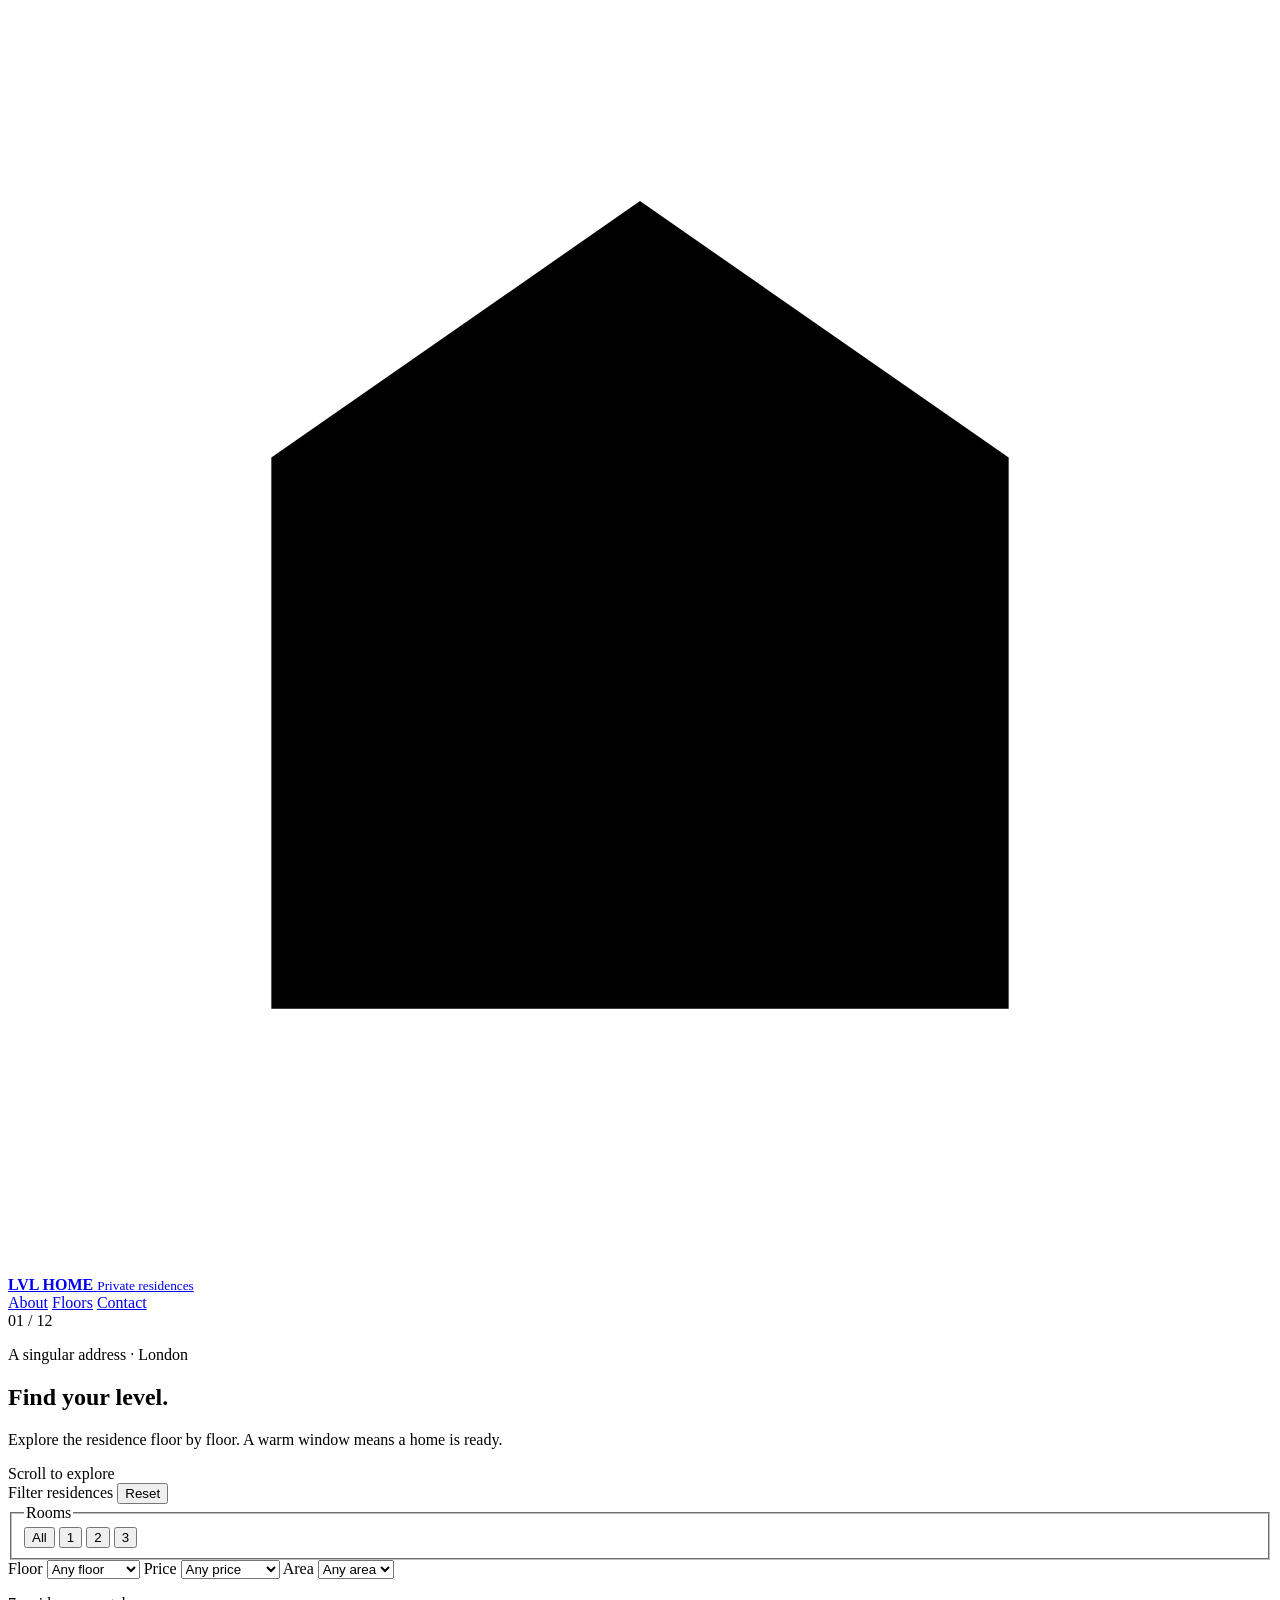
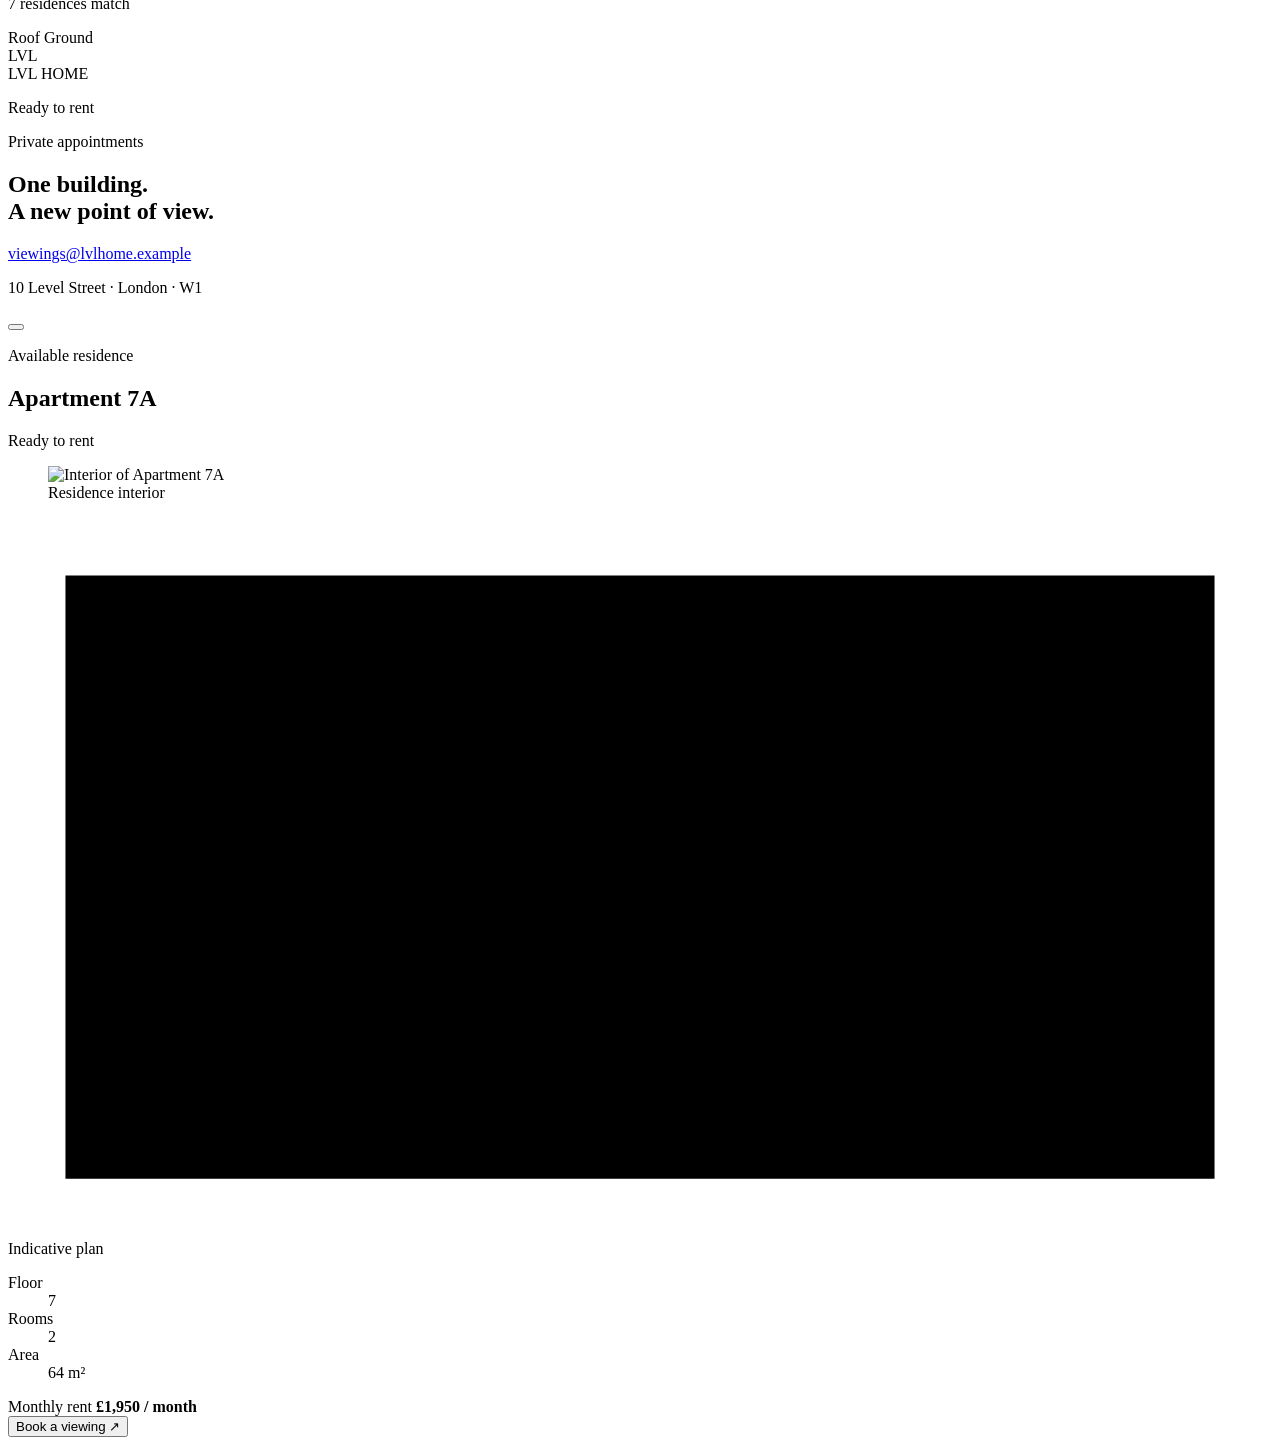
==== index.html @ 579c72f9 "Initialize LVL HOME site" ====
<!doctype html>
<html lang="en">
  <head>
    <meta charset="UTF-8" />
    <meta name="viewport" content="width=device-width, initial-scale=1.0" />
    <meta name="theme-color" content="#050a12" />
    <meta
      name="description"
      content="LVL HOME — select a residence through an interactive night-time facade."
    />
    <title>LVL HOME — Apartments by floor</title>
    <link rel="stylesheet" href="styles.css" />
    <script src="script.js" defer></script>
  </head>
  <body>
    <div class="ambient" aria-hidden="true">
      <span class="orb orb--one"></span>
      <span class="orb orb--two"></span>
    </div>

    <header class="site-header">
      <a class="brand" href="#about" aria-label="LVL HOME — back to top">
        <svg class="brand__mark" viewBox="0 0 36 36" aria-hidden="true">
          <path d="M7.5 28.5V12.8L18 5.5l10.5 7.3v15.7M12.5 28.5V15.4h11v13.1M7.5 28.5h21" />
          <path d="M16 19h4M16 23h4" />
        </svg>
        <span class="brand__copy">
          <strong>LVL HOME</strong>
          <small>Private residences</small>
        </span>
      </a>

      <nav aria-label="Main navigation">
        <a href="about.html">About</a>
        <a href="#floors">Floors</a>
        <a href="contact.html">Contact</a>
      </nav>
    </header>

    <main>
      <section class="intro" id="about" aria-labelledby="intro-title">
        <div class="intro__index">01 / 12</div>
        <div class="intro__copy">
          <p class="eyebrow">A singular address · London</p>
          <h1 id="intro-title">Find your level.</h1>
          <p>Explore the residence floor by floor. A warm window means a home is ready.</p>
        </div>
        <div class="scroll-cue" aria-hidden="true">
          <span>Scroll to explore</span>
          <i></i>
        </div>
      </section>

      <section class="building-stage" id="floors" aria-label="Interactive apartment facade">
        <aside class="filters" aria-label="Apartment filters">
          <div class="filters__heading">
            <span>Filter residences</span>
            <button class="filter-reset" type="button">Reset</button>
          </div>

          <fieldset class="filter-group">
            <legend>Rooms</legend>
            <div class="segmented" data-filter="rooms">
              <button type="button" class="is-active" data-value="all">All</button>
              <button type="button" data-value="1">1</button>
              <button type="button" data-value="2">2</button>
              <button type="button" data-value="3">3</button>
            </div>
          </fieldset>

          <label class="select-field">
            <span>Floor</span>
            <select id="floor-filter">
              <option value="all">Any floor</option>
              <option value="low">Floors 1–4</option>
              <option value="mid">Floors 5–8</option>
              <option value="high">Floors 9–12</option>
            </select>
          </label>

          <label class="select-field">
            <span>Price</span>
            <select id="price-filter">
              <option value="all">Any price</option>
              <option value="1600">Up to £1,600</option>
              <option value="2200">Up to £2,200</option>
              <option value="3000">Up to £3,000</option>
            </select>
          </label>

          <label class="select-field">
            <span>Area</span>
            <select id="area-filter">
              <option value="all">Any area</option>
              <option value="50">50+ m²</option>
              <option value="70">70+ m²</option>
              <option value="85">85+ m²</option>
            </select>
          </label>

          <p class="filter-result"><span id="result-count">7</span> residences match</p>
        </aside>

        <div class="floor-ruler" aria-hidden="true">
          <span>Roof</span>
          <i></i>
          <span>Ground</span>
        </div>

        <div class="building-wrap">
          <div class="building" id="building">
            <div class="building__crown">
              <span>LVL</span>
              <div class="crown-light"></div>
            </div>
            <div class="building__floors" id="building-floors"></div>
            <div class="building__entrance">
              <div class="entrance__door"><span>LVL HOME</span></div>
              <div class="entrance__light entrance__light--left"></div>
              <div class="entrance__light entrance__light--right"></div>
            </div>
          </div>
        </div>

        <div class="street-scene" aria-hidden="true">
          <div class="street-tree street-tree--left">
            <span class="tree__trunk"></span>
            <span class="tree__crown tree__crown--one"></span>
            <span class="tree__crown tree__crown--two"></span>
            <span class="tree__crown tree__crown--three"></span>
          </div>
          <div class="street-tree street-tree--right">
            <span class="tree__trunk"></span>
            <span class="tree__crown tree__crown--one"></span>
            <span class="tree__crown tree__crown--two"></span>
            <span class="tree__crown tree__crown--three"></span>
          </div>
          <div class="street-lamp street-lamp--left"><span></span></div>
          <div class="street-lamp street-lamp--right"><span></span></div>
          <div class="street-road"></div>
          <div class="street-actors" id="street-actors"></div>
        </div>

        <p class="availability-key"><i></i> Ready to rent</p>
      </section>

      <section class="closing" id="contact">
        <p class="eyebrow">Private appointments</p>
        <h2>One building.<br />A new point of view.</h2>
        <a href="mailto:viewings@lvlhome.example">viewings@lvlhome.example</a>
        <p class="closing__meta">10 Level Street · London · W1</p>
      </section>
    </main>

    <div class="panel-backdrop" id="panel-backdrop" aria-hidden="true"></div>
    <aside class="apartment-panel" id="apartment-panel" aria-hidden="true" aria-labelledby="panel-title">
      <button class="panel-close" type="button" aria-label="Close apartment details">
        <span></span><span></span>
      </button>

      <p class="panel-kicker">Available residence</p>
      <div class="panel-heading">
        <h2 id="panel-title">Apartment 7A</h2>
        <span class="status">Ready to rent</span>
      </div>

      <figure class="apartment-photo">
        <img
          id="apartment-image"
          src="assets/apartments/apartment-7a.png"
          alt="Interior of Apartment 7A"
        />
        <figcaption>Residence interior</figcaption>
      </figure>

      <div class="floorplan" aria-label="Schematic floor plan placeholder">
        <svg viewBox="0 0 440 250" role="img" aria-label="Abstract apartment floor plan">
          <path d="M20 20h400v210H20zM20 118h164M184 20v210M290 20v98M184 118h236M290 118v112M350 118v112" />
          <path d="M91 118v-26M184 171h-27M290 74h-24M350 168h-22" />
          <circle cx="346" cy="72" r="24" />
          <rect x="48" y="45" width="78" height="38" rx="2" />
          <rect x="220" y="147" width="45" height="56" rx="2" />
        </svg>
        <span>Indicative plan</span>
      </div>

      <dl class="apartment-facts">
        <div><dt>Floor</dt><dd data-field="floor">7</dd></div>
        <div><dt>Rooms</dt><dd data-field="rooms">2</dd></div>
        <div><dt>Area</dt><dd><span data-field="area">64</span> m²</dd></div>
      </dl>

      <div class="panel-price">
        <span>Monthly rent</span>
        <strong data-field="price">£1,950 / month</strong>
      </div>

      <button class="book-button" type="button">Book a viewing <span>↗</span></button>
      <p class="booking-note" role="status" aria-live="polite"></p>
    </aside>
  </body>
</html>
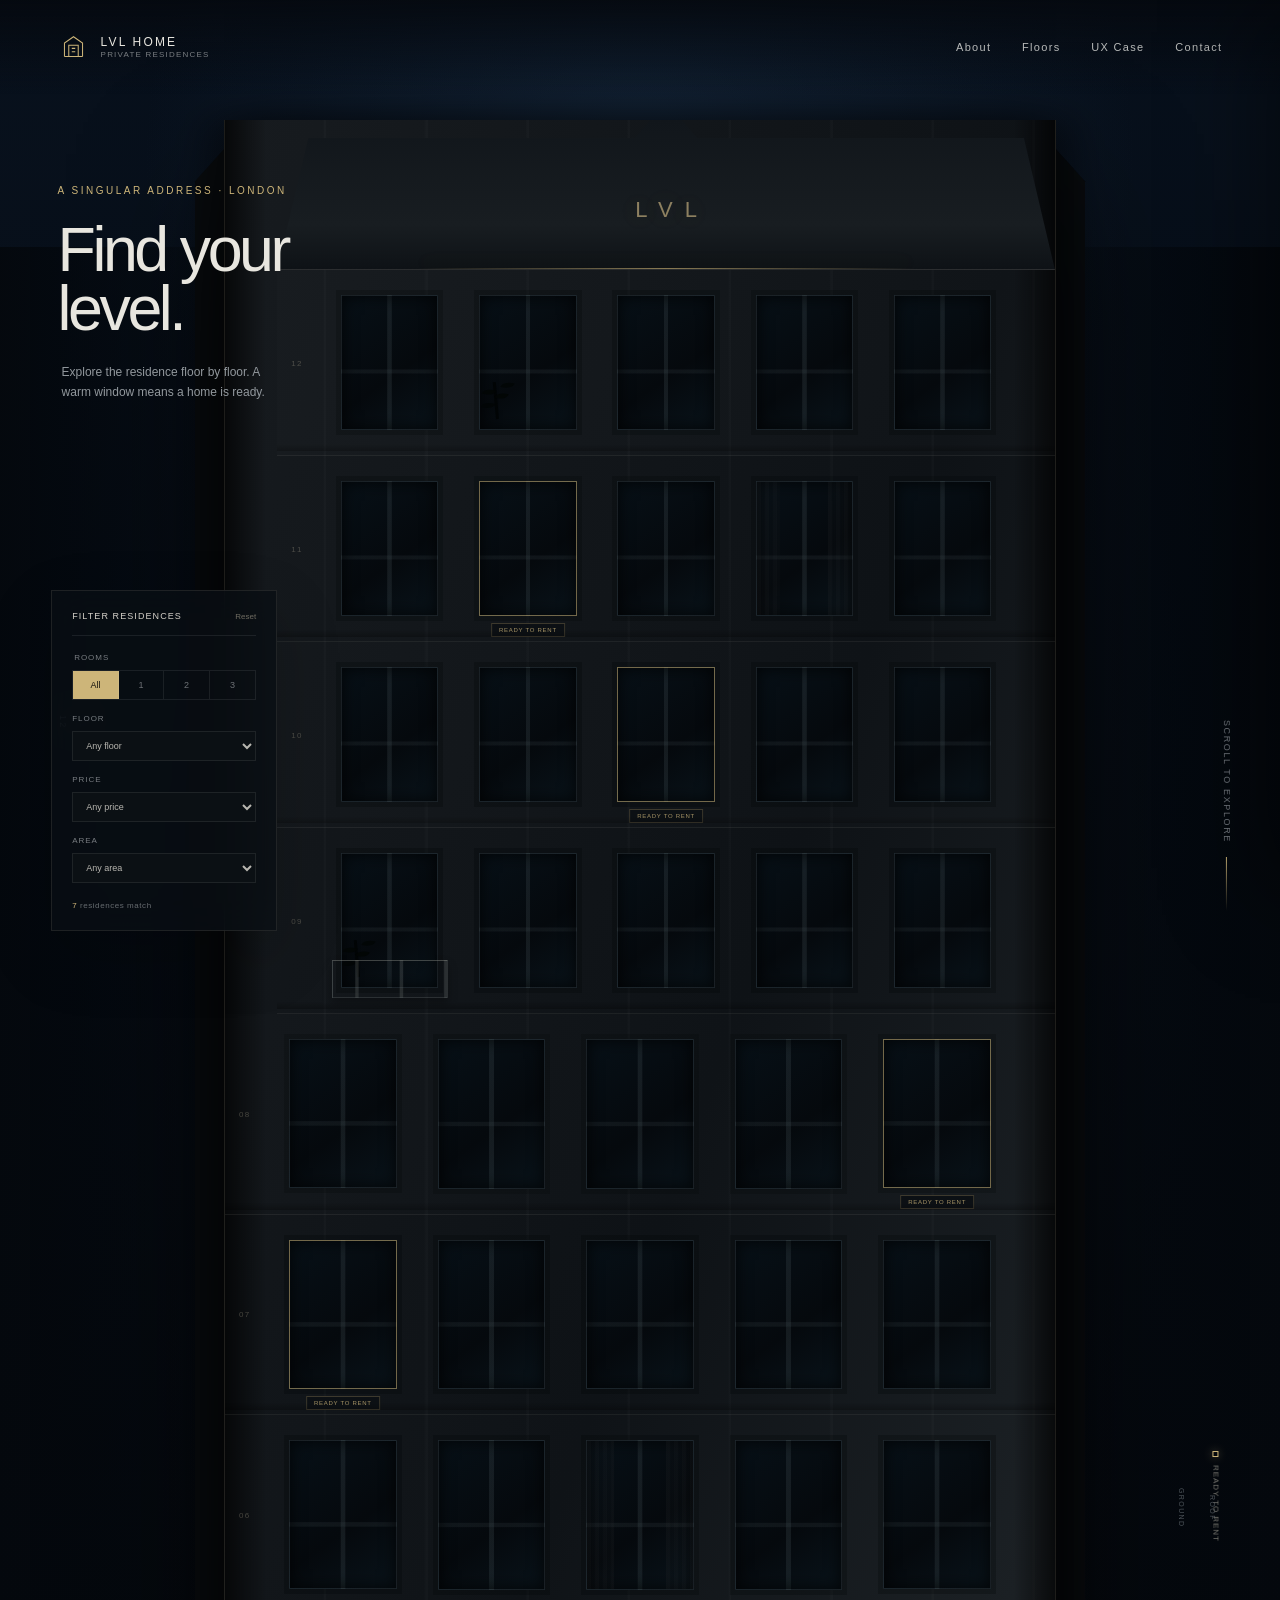
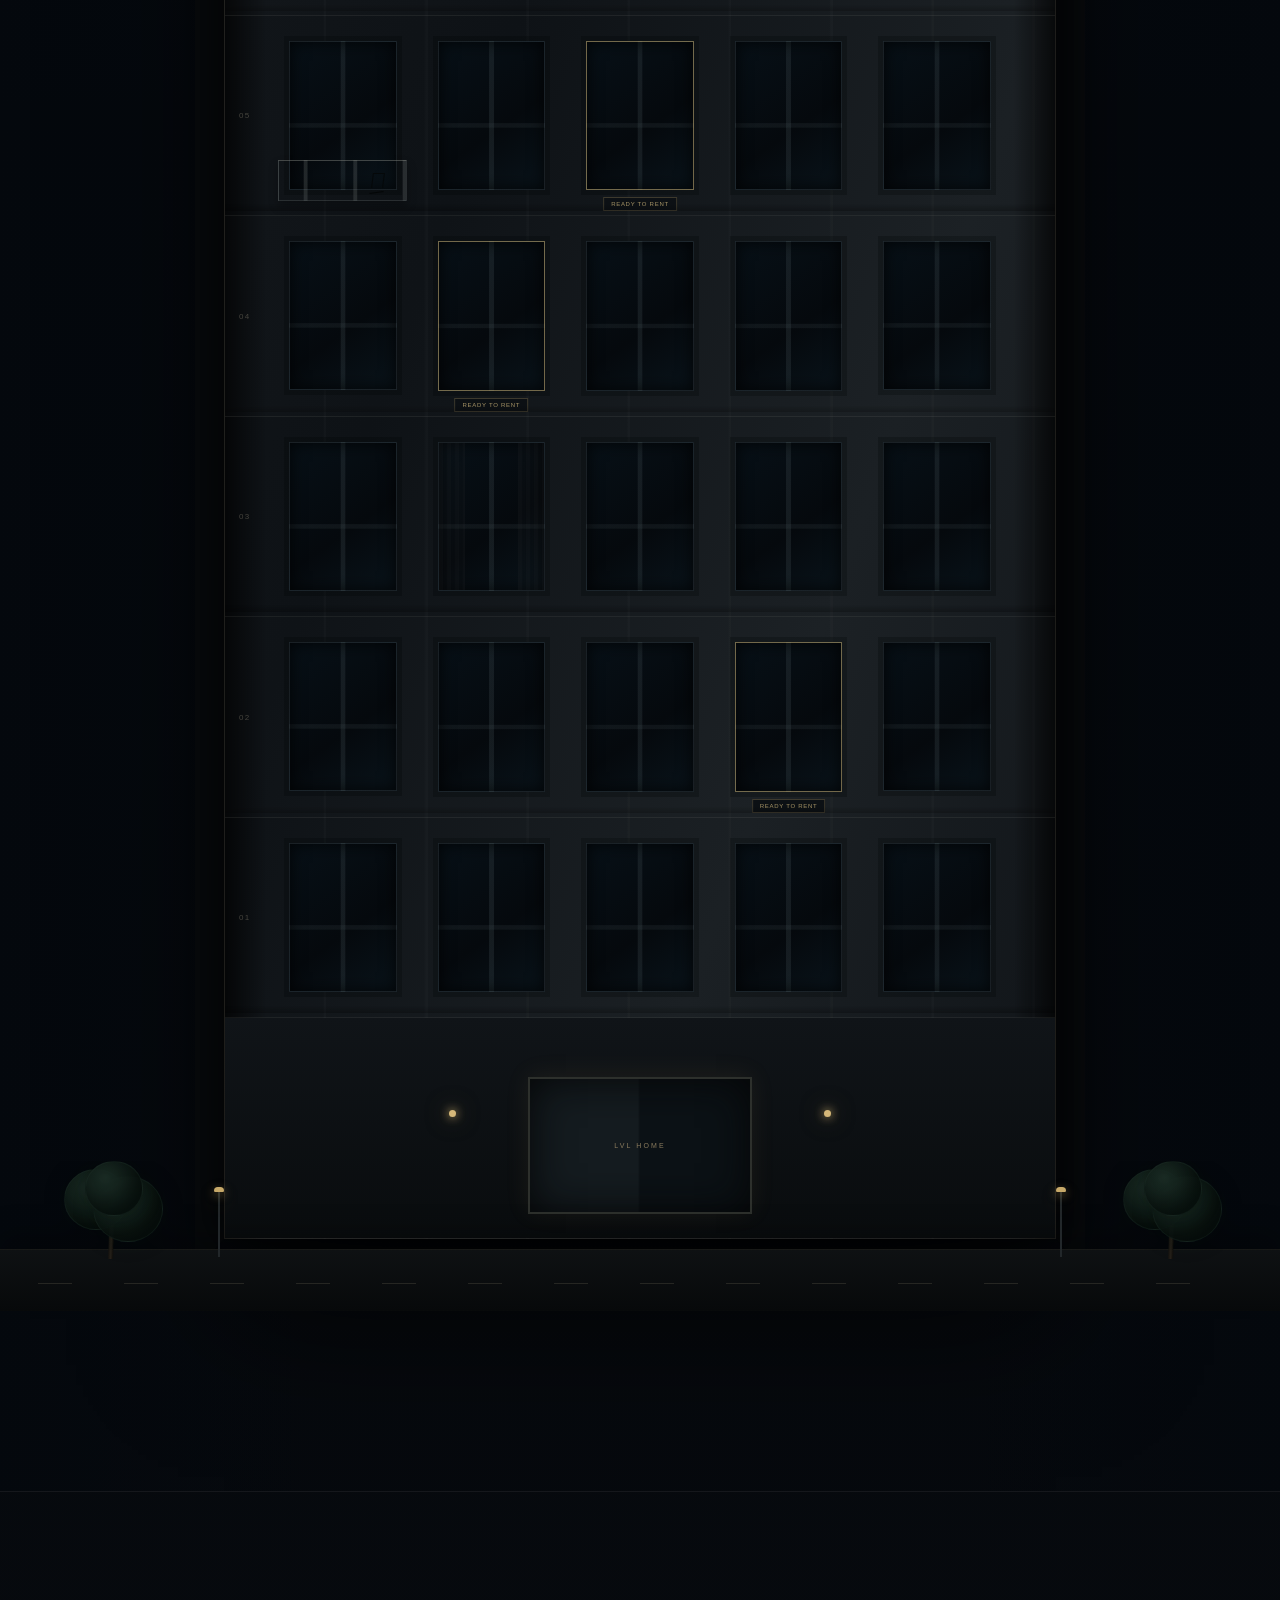
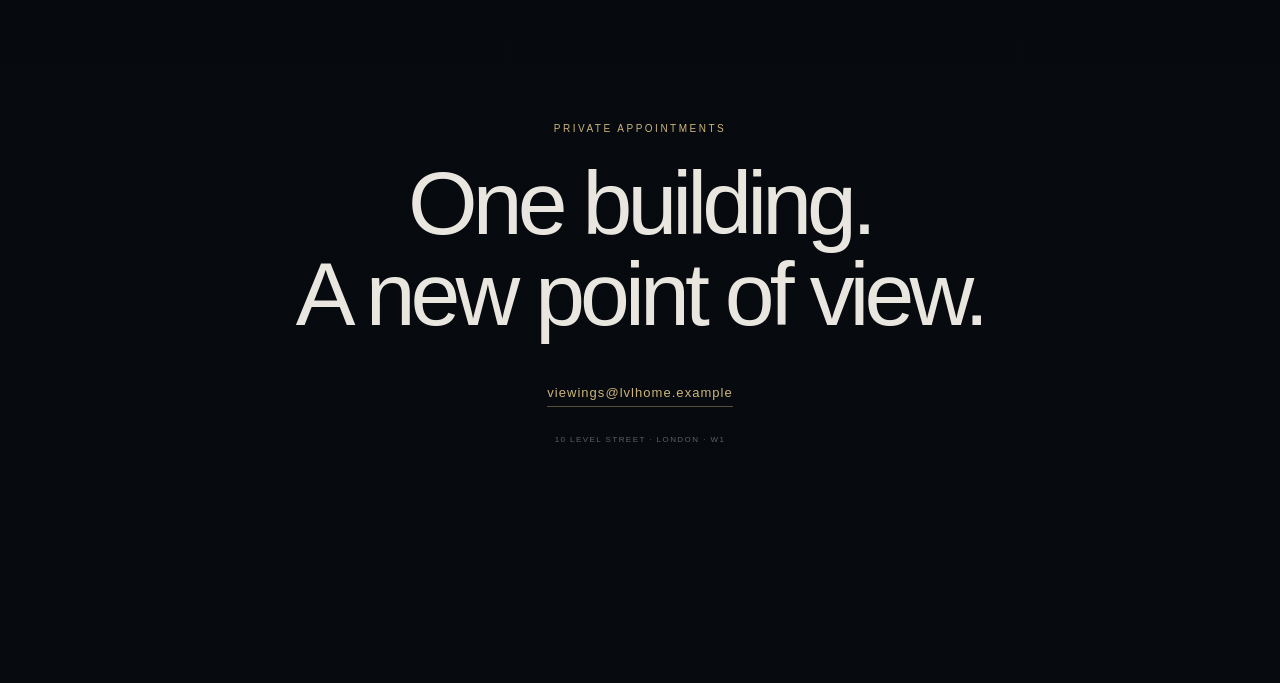
==== commit 1d4b5092: "Add multilingual UX case study page" ====
--- a/index.html
+++ b/index.html
@@ -33,6 +33,7 @@
       <nav aria-label="Main navigation">
         <a href="about.html">About</a>
         <a href="#floors">Floors</a>
+        <a href="ux-case-study.html">UX Case</a>
         <a href="contact.html">Contact</a>
       </nav>
     </header>
--- a/styles.css
+++ b/styles.css
@@ -0,0 +1,464 @@
+:root {
+  --ink: #e8e6df;
+  --muted: #858b92;
+  --night: #05080d;
+  --night-blue: #07111d;
+  --graphite: #15191d;
+  --graphite-light: #22272c;
+  --gold: #cdb579;
+  --gold-bright: #f0d79a;
+  --warm: #f7cd78;
+  --header-h: 94px;
+  --ease: cubic-bezier(.22,.8,.28,1);
+}
+
+* { box-sizing: border-box; }
+
+html {
+  scroll-behavior: smooth;
+  scrollbar-width: thin;
+  scrollbar-color: #5f5b4a #060a10;
+  background: var(--night);
+}
+
+body {
+  margin: 0;
+  min-width: 320px;
+  overflow-x: hidden;
+  color: var(--ink);
+  background:
+    radial-gradient(circle at 50% 4%, rgba(35, 62, 91, .36), transparent 31rem),
+    linear-gradient(180deg, #08111d 0%, #05080d 44%, #070a0e 100%);
+  font-family: 'Segoe UI', 'Helvetica Neue', Arial, sans-serif;
+}
+
+body::before {
+  content: '';
+  position: fixed;
+  inset: 0;
+  z-index: -1;
+  opacity: .16;
+  pointer-events: none;
+  background-image: url("data:image/svg+xml,%3Csvg viewBox='0 0 180 180' xmlns='http://www.w3.org/2000/svg'%3E%3Cfilter id='n'%3E%3CfeTurbulence type='fractalNoise' baseFrequency='.8' numOctaves='4' stitchTiles='stitch'/%3E%3C/filter%3E%3Crect width='100%25' height='100%25' filter='url(%23n)' opacity='.3'/%3E%3C/svg%3E");
+}
+
+button, select { font: inherit; }
+button, a { -webkit-tap-highlight-color: transparent; }
+a { color: inherit; }
+
+.ambient { position: fixed; inset: 0; z-index: -1; overflow: hidden; pointer-events: none; }
+.ambient::before {
+  content: '';
+  position: absolute;
+  inset: 0;
+  background:
+    radial-gradient(circle at 50% 18%, rgba(55, 79, 105, .28), transparent 42%),
+    linear-gradient(180deg, rgba(9, 25, 42, .2), rgba(2, 5, 9, .12));
+  opacity: .42;
+  animation: atmosphere-breathe 165s ease-in-out infinite alternate;
+}
+.orb { position: absolute; border-radius: 50%; filter: blur(100px); opacity: .15; }
+.orb--one { width: 34vw; height: 34vw; top: 20vh; left: -18vw; background: #274761; animation: ambient-drift-one 178s ease-in-out infinite alternate; }
+.orb--two { width: 30vw; height: 30vw; top: 88vh; right: -14vw; background: #775f37; opacity: .08; animation: ambient-drift-two 151s ease-in-out infinite alternate; }
+
+.site-header {
+  position: fixed;
+  z-index: 50;
+  top: 0;
+  left: 0;
+  width: 100%;
+  height: var(--header-h);
+  display: flex;
+  align-items: center;
+  justify-content: space-between;
+  padding: 0 clamp(28px, 4.5vw, 76px);
+  background: linear-gradient(180deg, rgba(5, 9, 15, .92), rgba(5, 9, 15, 0));
+}
+
+.brand { display: inline-flex; gap: 12px; align-items: center; text-decoration: none; }
+.brand__mark { width: 31px; fill: none; stroke: var(--gold); stroke-width: 1.2; }
+.brand__copy { display: grid; gap: 1px; }
+.brand__copy strong { letter-spacing: .18em; font-family: 'Segoe UI', 'Helvetica Neue', Arial, sans-serif; font-size: 12px; font-weight: 500; }
+.brand__copy small { color: #7a7e82; font-size: 8px; letter-spacing: .15em; text-transform: uppercase; }
+
+nav { display: flex; gap: clamp(18px, 2.4vw, 40px); }
+nav a { position: relative; color: #b8bab9; font-size: 11px; letter-spacing: .12em; text-decoration: none; }
+nav a::after { content: ''; position: absolute; left: 0; bottom: -6px; width: 100%; height: 1px; background: var(--gold); transform: scaleX(0); transform-origin: right; transition: transform .3s var(--ease); }
+nav a:hover::after, nav a:focus-visible::after { transform: scaleX(1); transform-origin: left; }
+
+.intro {
+  min-height: 0;
+  height: 0;
+  position: relative;
+  z-index: 5;
+  animation: page-in 1s var(--ease) both;
+}
+
+.intro::after { display: none; }
+.intro__copy { position: absolute; top: 185px; left: clamp(28px, 4.5vw, 76px); width: min(250px, 20vw); }
+.eyebrow { margin: 0 0 24px; color: var(--gold); font-size: 10px; letter-spacing: .25em; text-transform: uppercase; }
+.intro h1, .closing h2 { margin: 0; font-family: 'Segoe UI', 'Helvetica Neue', Arial, sans-serif; font-weight: 300; letter-spacing: -.055em; }
+.intro h1 { font-size: clamp(48px, 4.9vw, 76px); line-height: .94; }
+.intro__copy > p:last-child { max-width: 230px; margin: 24px 0 0 4px; color: #92989d; font-size: 12px; line-height: 1.7; }
+.intro__index { position: absolute; left: clamp(28px, 4.5vw, 76px); top: 715px; color: #73787c; font-size: 9px; letter-spacing: .24em; writing-mode: vertical-rl; }
+.scroll-cue { position: absolute; right: clamp(28px, 4.5vw, 76px); top: 710px; display: flex; align-items: center; gap: 14px; color: #747a80; font-size: 9px; letter-spacing: .18em; text-transform: uppercase; transform: rotate(90deg) translateX(100%); transform-origin: right bottom; }
+.scroll-cue i { width: 54px; height: 1px; background: linear-gradient(90deg, var(--gold), transparent); }
+
+.building-stage {
+  position: relative;
+  min-height: 2300px;
+  padding: 120px 0 180px;
+  overflow: clip;
+}
+
+.building-stage::before {
+  content: '';
+  position: absolute;
+  inset: 8% 0 0;
+  background:
+    linear-gradient(90deg, rgba(4,8,13,.95), transparent 25%, transparent 75%, rgba(4,8,13,.95)),
+    radial-gradient(ellipse at 50% 45%, rgba(47, 62, 74, .22), transparent 50%);
+  pointer-events: none;
+}
+
+.building-wrap { position: relative; width: min(65vw, 880px); margin: 0 auto; perspective: 1100px; animation: building-in 1.1s .1s var(--ease) both; }
+.building {
+  position: relative;
+  background:
+    linear-gradient(90deg, rgba(0,0,0,.7), transparent 5%, transparent 95%, rgba(0,0,0,.7)),
+    repeating-linear-gradient(90deg, transparent 0 11.8%, rgba(255,255,255,.015) 12% 12.2%),
+    linear-gradient(110deg, #171b1f, #0e1216 46%, #1b2024 75%, #101418);
+  border: 1px solid rgba(196, 184, 154, .13);
+  border-top: 0;
+  box-shadow: 0 80px 130px rgba(0, 0, 0, .68), -18px 0 30px rgba(0,0,0,.34), 18px 0 30px rgba(0,0,0,.34);
+}
+
+.building::before, .building::after { content: ''; position: absolute; z-index: -1; top: 28px; bottom: 0; width: 30px; background: #090c0f; }
+.building::before { right: 100%; transform: skewY(-48deg); transform-origin: right top; }
+.building::after { left: 100%; transform: skewY(48deg); transform-origin: left top; }
+
+.building__crown { height: 150px; position: relative; display: flex; justify-content: center; align-items: center; background: linear-gradient(180deg, #11161b, #181d21 70%, #0e1216); border-bottom: 1px solid rgba(225,215,187,.12); clip-path: polygon(4% 12%, 46% 12%, 48% 0, 52% 0, 54% 12%, 96% 12%, 100% 100%, 0 100%); }
+.building__crown span { margin-top: 30px; color: #8d8060; font: 300 22px/1 'Segoe UI', sans-serif; letter-spacing: .55em; text-indent: .55em; text-shadow: 0 0 24px rgba(222,194,126,.18); }
+.crown-light { position: absolute; left: 18%; right: 18%; bottom: 0; height: 1px; background: linear-gradient(90deg, transparent, rgba(218,191,124,.6), transparent); box-shadow: 0 -6px 20px rgba(218,191,124,.16); }
+
+.floor {
+  position: relative;
+  min-height: 134px;
+  display: grid;
+  grid-template-columns: repeat(5, 1fr);
+  gap: clamp(24px, 3.2vw, 58px);
+  align-items: center;
+  padding: 25px clamp(34px, 5vw, 78px);
+  border-bottom: 1px solid rgba(172, 170, 160, .095);
+}
+.floor:nth-child(odd) { background: rgba(255,255,255,.008); }
+.floor::before { content: attr(data-floor); position: absolute; left: 14px; top: 50%; color: rgba(192,183,159,.32); font-size: 8px; letter-spacing: .16em; transform: translateY(-50%); }
+.floor::after { content: ''; position: absolute; left: 0; right: 0; bottom: 4px; height: 7px; background: linear-gradient(180deg, transparent, rgba(0,0,0,.24)); }
+
+.window {
+  position: relative;
+  isolation: isolate;
+  aspect-ratio: .72;
+  min-width: 0;
+  border: 1px solid rgba(132, 146, 151, .16);
+  background:
+    linear-gradient(90deg, transparent 47.5%, rgba(73,88,93,.23) 48%, rgba(73,88,93,.23) 52%, transparent 52.5%),
+    linear-gradient(180deg, transparent 55%, rgba(66,78,83,.18) 55.5%, rgba(66,78,83,.18) 58%, transparent 58.5%),
+    linear-gradient(145deg, #071017, #05090d 58%, #09131a);
+  box-shadow: inset 0 0 16px rgba(0,0,0,.8), 0 0 0 5px rgba(3,5,8,.24);
+}
+.window::before { content: ''; position: absolute; inset: 0; z-index: -1; opacity: 0; background: radial-gradient(circle at 50% 36%, #ffe7a9 0, #e8ad51 48%, #81551e 100%); transition: opacity .42s var(--ease); }
+.window::after { content: ''; position: absolute; inset: -1px; border: 1px solid transparent; box-shadow: 0 0 0 transparent; transition: border-color .4s var(--ease), box-shadow .4s var(--ease); pointer-events: none; }
+
+button.window { width: 100%; padding: 0; cursor: pointer; color: inherit; border-color: rgba(205,181,121,.55); }
+button.window .window__status { position: absolute; z-index: 2; left: 50%; bottom: -22px; width: max-content; padding: 3px 7px; color: #a99667; background: #0c1014; border: 1px solid rgba(205,181,121,.25); font-size: 6px; line-height: 1; letter-spacing: .12em; text-transform: uppercase; transform: translateX(-50%); transition: color .35s var(--ease), border-color .35s var(--ease), background .35s var(--ease); }
+button.window:hover::before, button.window:focus-visible::before, button.window.is-selected::before { opacity: 1; }
+button.window:hover::after, button.window:focus-visible::after, button.window.is-selected::after { border-color: rgba(255,220,141,.88); box-shadow: 0 0 12px rgba(241,182,76,.6), 0 0 34px rgba(241,182,76,.32), inset 0 0 16px rgba(255,244,192,.25); }
+button.window:hover .window__status, button.window:focus-visible .window__status, button.window.is-selected .window__status { color: #f4dc9c; background: #19160f; border-color: rgba(244,220,156,.75); }
+button.window:focus-visible { outline: 1px solid var(--gold-bright); outline-offset: 5px; }
+button.window.is-filtered { opacity: .18; filter: grayscale(1); pointer-events: none; }
+
+.window--unavailable { cursor: default; pointer-events: none; overflow: visible; }
+.window--unavailable::before {
+  background: radial-gradient(circle at 48% 38%, #d7a960 0, #8c5c27 52%, #28180d 100%);
+  transition: opacity 2.8s ease-in-out;
+}
+.window--unavailable.is-lived-lit::before { opacity: .16; }
+.window--unavailable.is-tv-on::before {
+  background: linear-gradient(145deg, rgba(83, 128, 156, .56), rgba(25, 54, 76, .2));
+  animation: television-glow var(--event-duration, 12s) ease-in-out 1 both;
+}
+
+.curtain,
+.interior-plant,
+.balcony,
+.balcony-chair { display: none; position: absolute; z-index: 1; pointer-events: none; }
+.has-curtains .curtain {
+  display: block;
+  top: 0;
+  bottom: 0;
+  width: 25%;
+  opacity: .17;
+  background: repeating-linear-gradient(90deg, #2b2c2e 0 4px, #17191b 4px 8px);
+  transition: transform 14s cubic-bezier(.44,.05,.3,1), opacity 14s ease;
+}
+.curtain--left { left: 0; transform-origin: left; }
+.curtain--right { right: 0; transform-origin: right; }
+.has-curtains.is-curtain-moving .curtain--left { transform: translateX(42%) scaleX(1.45); opacity: .25; }
+.has-curtains.is-curtain-moving .curtain--right { transform: translateX(-42%) scaleX(1.45); opacity: .25; }
+
+.has-plant .interior-plant {
+  display: block;
+  left: 16%;
+  bottom: 7%;
+  width: 3px;
+  height: 28%;
+  background: rgba(1, 4, 4, .82);
+  transform: rotate(-5deg);
+  transform-origin: bottom;
+}
+.has-plant .interior-plant::before,
+.has-plant .interior-plant::after {
+  content: '';
+  position: absolute;
+  width: 13px;
+  height: 7px;
+  border-radius: 100% 0 100% 0;
+  background: rgba(2, 6, 5, .88);
+}
+.has-plant .interior-plant::before { top: 15%; right: 1px; transform: rotate(22deg); box-shadow: 3px 13px 0 rgba(2,6,5,.82); }
+.has-plant .interior-plant::after { top: 30%; left: 1px; transform: rotate(200deg); box-shadow: -3px 12px 0 rgba(2,6,5,.78); }
+
+.has-balcony { overflow: visible; }
+.has-balcony .balcony {
+  display: block;
+  left: -11%;
+  right: -11%;
+  bottom: -8%;
+  height: 28%;
+  border: 1px solid rgba(94, 101, 102, .34);
+  border-top-color: rgba(143, 146, 139, .42);
+  background: repeating-linear-gradient(90deg, transparent 0 19%, rgba(111,117,116,.27) 20% 22%, transparent 23% 39%);
+  box-shadow: 0 5px 9px rgba(0,0,0,.28);
+}
+.has-chair .balcony-chair {
+  display: block;
+  right: 11%;
+  bottom: 1%;
+  width: 12px;
+  height: 15px;
+  border: 1px solid rgba(5, 7, 7, .84);
+  border-bottom: 0;
+  transform: skewX(-7deg);
+}
+.has-chair .balcony-chair::after { content: ''; position: absolute; left: -2px; right: -2px; bottom: -5px; height: 1px; background: rgba(3,5,5,.82); transform: rotate(-8deg); }
+
+.building__entrance { height: 220px; position: relative; display: flex; align-items: flex-end; justify-content: center; padding-bottom: 24px; background: linear-gradient(180deg, #101418, #090c0e); }
+.entrance__door { width: 27%; height: 70%; display: flex; align-items: center; justify-content: center; background: linear-gradient(90deg, #141b1f 49%, #0b1115 50%); border: 2px solid #2d302c; box-shadow: inset 0 0 40px #050607, 0 -2px 24px rgba(214,180,105,.08); }
+.entrance__door span { color: #8a7b5d; font: 400 7px/1 'Segoe UI', sans-serif; letter-spacing: .3em; }
+.entrance__light { position: absolute; top: 42%; width: 7px; height: 7px; border-radius: 50%; background: #d5b879; box-shadow: 0 0 10px #e6c477, 0 0 25px rgba(230,196,119,.5); animation: lamp-breathe 168s ease-in-out infinite alternate; }
+.entrance__light--left { left: 27%; }
+.entrance__light--right { right: 27%; }
+
+.street-scene {
+  position: relative;
+  z-index: 8;
+  width: 100%;
+  height: 150px;
+  margin-top: -78px;
+  overflow: hidden;
+  pointer-events: none;
+}
+.street-road { position: absolute; left: 0; right: 0; bottom: 0; height: 62px; background: linear-gradient(180deg, rgba(15,18,20,.95), #07090a); border-top: 1px solid rgba(145,136,114,.12); box-shadow: 0 -14px 30px rgba(0,0,0,.3); }
+.street-road::after { content: ''; position: absolute; left: 3%; right: 3%; top: 33px; height: 1px; background: repeating-linear-gradient(90deg, rgba(181,169,138,.16) 0 34px, transparent 34px 86px); }
+.street-tree { position: absolute; z-index: 2; bottom: 52px; width: 105px; height: 98px; transform-origin: 50% 100%; animation: foliage-sway 17s ease-in-out infinite alternate; }
+.street-tree--left { left: 4.5%; }
+.street-tree--right { right: 4.5%; animation-duration: 21s; animation-delay: -8s; }
+.tree__trunk { position: absolute; left: 49%; bottom: 0; width: 5px; height: 55px; background: linear-gradient(90deg, #14120f, #252019, #0d0c0a); transform: rotate(2deg); }
+.tree__crown { position: absolute; border-radius: 50%; background: radial-gradient(circle at 35% 30%, #1b2c25, #0a1511 72%); border: 1px solid rgba(77, 103, 88, .08); box-shadow: inset -9px -10px 18px rgba(0,0,0,.35), 0 0 24px rgba(11, 24, 19, .28); opacity: .92; }
+.tree__crown--one { width: 64px; height: 61px; left: 6px; top: 8px; }
+.tree__crown--two { width: 70px; height: 66px; right: 0; top: 15px; }
+.tree__crown--three { width: 58px; height: 55px; left: 27px; top: 0; }
+.street-lamp { position: absolute; z-index: 3; bottom: 54px; width: 2px; height: 67px; background: #22272a; }
+.street-lamp--left { left: 17%; }
+.street-lamp--right { right: 17%; }
+.street-lamp span { position: absolute; top: -3px; left: -4px; width: 10px; height: 5px; border-radius: 6px 6px 2px 2px; background: #c7a969; box-shadow: 0 3px 10px rgba(224,185,100,.5), 0 8px 28px rgba(224,185,100,.22); animation: lamp-breathe 163s ease-in-out infinite alternate-reverse; }
+.street-actors { position: absolute; z-index: 5; inset: 0; overflow: hidden; }
+.street-actor { position: absolute; bottom: 23px; left: -170px; width: 95px; height: 38px; animation: street-cross-ltr var(--travel-duration, 24s) linear forwards; will-change: transform; }
+.street-actor.from-right { left: auto; right: -170px; animation-name: street-cross-rtl; }
+.street-actor--car .actor__body,
+.street-actor--taxi .actor__body { position: absolute; left: 3px; right: 3px; bottom: 8px; height: 20px; border-radius: 18px 24px 5px 5px; background: #12171b; border: 1px solid rgba(120,130,134,.28); box-shadow: 0 2px 8px rgba(0,0,0,.5); }
+.street-actor--taxi .actor__body { background: #4d451e; border-color: rgba(194,170,93,.32); }
+.street-actor--car .actor__body::before,
+.street-actor--taxi .actor__body::before { content: ''; position: absolute; left: 24px; top: -10px; width: 43px; height: 13px; background: #10171c; border: 1px solid rgba(114,131,140,.2); border-bottom: 0; clip-path: polygon(16% 0, 78% 0, 100% 100%, 0 100%); }
+.street-actor--taxi .actor__body::after { content: 'TAXI'; position: absolute; left: 38px; top: -16px; color: #bda968; font-size: 3px; letter-spacing: .08em; }
+.actor__wheel { position: absolute; bottom: 3px; width: 12px; height: 12px; border-radius: 50%; background: #050607; border: 2px solid #22282b; }
+.actor__wheel--one { left: 18px; }
+.actor__wheel--two { right: 16px; }
+.street-actor--walker,
+.street-actor--dog-walker { width: 55px; bottom: 25px; }
+.actor__person { position: absolute; left: 20px; bottom: 0; width: 3px; height: 26px; background: #15191b; transform: rotate(3deg); }
+.actor__person::before { content: ''; position: absolute; left: -3px; top: -7px; width: 9px; height: 9px; border-radius: 50%; background: #171b1d; }
+.actor__person::after { content: ''; position: absolute; left: -5px; bottom: -9px; width: 12px; height: 12px; border-left: 2px solid #15191b; border-right: 2px solid #15191b; transform: skewX(-18deg); }
+.actor__dog { position: absolute; left: 35px; bottom: -5px; width: 14px; height: 8px; border-radius: 7px 5px 3px 4px; background: #121618; }
+.actor__dog::before { content: ''; position: absolute; right: -4px; top: -2px; width: 6px; height: 6px; border-radius: 50%; background: #121618; }
+.actor__dog::after { content: ''; position: absolute; left: -12px; top: -10px; width: 24px; height: 12px; border-top: 1px solid rgba(95,94,88,.48); transform: rotate(-13deg); }
+.street-actor--cyclist { width: 76px; bottom: 21px; }
+.actor__bike-wheel { position: absolute; bottom: 0; width: 18px; height: 18px; border: 1px solid #252a2c; border-radius: 50%; }
+.actor__bike-wheel--one { left: 7px; }
+.actor__bike-wheel--two { right: 7px; }
+.actor__bike-frame { position: absolute; left: 23px; bottom: 7px; width: 30px; height: 15px; border-left: 1px solid #343a3c; border-bottom: 1px solid #343a3c; transform: skewX(-28deg) rotate(-5deg); }
+.street-actor--cyclist .actor__person { left: 38px; bottom: 14px; height: 20px; transform: rotate(25deg); }
+
+.filters {
+  position: sticky;
+  z-index: 20;
+  top: 130px;
+  float: left;
+  width: 226px;
+  margin: 470px 0 0 clamp(25px, 4vw, 68px);
+  padding: 20px;
+  background: rgba(10, 15, 20, .76);
+  border: 1px solid rgba(171, 164, 145, .14);
+  backdrop-filter: blur(18px);
+  box-shadow: 0 24px 60px rgba(0,0,0,.18);
+}
+.filters__heading { display: flex; justify-content: space-between; gap: 10px; padding-bottom: 14px; border-bottom: 1px solid rgba(255,255,255,.08); color: #d3d0c8; font-size: 9px; letter-spacing: .12em; text-transform: uppercase; }
+.filter-reset { padding: 0; color: #706d63; border: 0; background: none; cursor: pointer; font-size: 8px; }
+.filter-reset:hover { color: var(--gold); }
+.filter-group { margin: 17px 0 14px; padding: 0; border: 0; }
+.filter-group legend, .select-field > span { display: block; margin-bottom: 8px; color: #787d81; font-size: 8px; letter-spacing: .12em; text-transform: uppercase; }
+.segmented { display: grid; grid-template-columns: repeat(4, 1fr); border: 1px solid rgba(255,255,255,.08); }
+.segmented button { height: 28px; color: #6e7377; background: transparent; border: 0; border-right: 1px solid rgba(255,255,255,.08); cursor: pointer; font-size: 9px; }
+.segmented button:last-child { border-right: 0; }
+.segmented button.is-active { color: #1b1710; background: var(--gold); }
+.select-field { display: block; margin: 14px 0; }
+.select-field select { width: 100%; height: 30px; padding: 0 25px 0 9px; color: #b8b6b0; background: #0b1014; border: 1px solid rgba(255,255,255,.08); border-radius: 0; outline: 0; font-size: 9px; }
+.select-field select:focus-visible { border-color: var(--gold); }
+.filter-result { margin: 18px 0 0; color: #676d71; font-size: 8px; letter-spacing: .07em; }
+.filter-result span { color: var(--gold); }
+
+.floor-ruler { position: absolute; top: 174px; right: clamp(28px, 5vw, 82px); bottom: 250px; display: flex; flex-direction: column; align-items: center; gap: 12px; color: #50575d; font-size: 7px; letter-spacing: .2em; text-transform: uppercase; writing-mode: vertical-rl; }
+.floor-ruler i { flex: 1; width: 1px; background: linear-gradient(transparent, rgba(180,177,164,.3) 10%, rgba(180,177,164,.3) 90%, transparent); }
+.availability-key { position: absolute; right: clamp(28px, 5vw, 82px); top: 48%; display: flex; align-items: center; gap: 8px; color: #77766f; font-size: 8px; letter-spacing: .12em; text-transform: uppercase; transform: rotate(90deg) translateX(50%); transform-origin: right center; }
+.availability-key i { width: 6px; height: 6px; border: 1px solid var(--gold); box-shadow: 0 0 8px rgba(205,181,121,.32); }
+
+.closing { min-height: 88vh; display: flex; flex-direction: column; align-items: center; justify-content: center; text-align: center; border-top: 1px solid rgba(255,255,255,.06); }
+.closing h2 { font-size: clamp(54px, 7vw, 102px); line-height: 1.02; }
+.closing > a { margin-top: 46px; color: var(--gold); font: 300 13px/1 'Segoe UI', sans-serif; letter-spacing: .08em; text-decoration: none; border-bottom: 1px solid rgba(205,181,121,.4); padding-bottom: 7px; }
+.closing__meta { margin-top: 28px; color: #5d6266; font-size: 8px; letter-spacing: .18em; text-transform: uppercase; }
+
+.panel-backdrop { position: fixed; z-index: 79; inset: 0; background: rgba(1,4,7,.67); opacity: 0; pointer-events: none; transition: opacity .45s var(--ease); }
+.panel-backdrop.is-open { opacity: 1; pointer-events: auto; }
+.apartment-panel {
+  position: fixed;
+  z-index: 80;
+  top: 0;
+  right: 0;
+  width: min(470px, 92vw);
+  height: 100dvh;
+  overflow-y: auto;
+  padding: clamp(66px, 8vh, 100px) clamp(32px, 4vw, 60px) 42px;
+  background: #0d1216;
+  border-left: 1px solid rgba(205,181,121,.22);
+  box-shadow: -30px 0 90px rgba(0,0,0,.46);
+  transform: translateX(102%);
+  transition: transform .55s var(--ease);
+}
+.apartment-panel.is-open { transform: translateX(0); }
+.panel-close { position: absolute; top: 30px; right: 30px; width: 34px; height: 34px; border: 1px solid rgba(255,255,255,.1); background: transparent; cursor: pointer; }
+.panel-close span { position: absolute; top: 16px; left: 9px; width: 15px; height: 1px; background: #aaa69b; transform: rotate(45deg); }
+.panel-close span:last-child { transform: rotate(-45deg); }
+.panel-kicker { margin: 0 0 13px; color: var(--gold); font-size: 8px; letter-spacing: .2em; text-transform: uppercase; }
+.panel-heading { display: flex; justify-content: space-between; align-items: flex-end; gap: 15px; }
+.panel-heading h2 { margin: 0; font: 300 clamp(31px, 3vw, 44px)/1 'Segoe UI', sans-serif; letter-spacing: -.04em; }
+.status { flex: none; padding: 6px 8px; color: var(--gold); border: 1px solid rgba(205,181,121,.32); font-size: 7px; letter-spacing: .1em; text-transform: uppercase; }
+.apartment-photo { position: relative; aspect-ratio: 3 / 2; margin: 34px 0 18px; overflow: hidden; background: #080d11; border: 1px solid rgba(205,181,121,.16); }
+.apartment-photo::after { content: ''; position: absolute; inset: 0; background: linear-gradient(180deg, transparent 55%, rgba(3,7,10,.48)); pointer-events: none; }
+.apartment-photo img { display: block; width: 100%; height: 100%; object-fit: cover; opacity: .76; transform: scale(1.025); transition: opacity .5s var(--ease), transform .7s var(--ease); }
+.apartment-photo img.is-visible { opacity: 1; transform: scale(1); }
+.apartment-photo figcaption { position: absolute; z-index: 2; left: 12px; bottom: 10px; color: rgba(239,228,202,.72); font-size: 6px; letter-spacing: .16em; text-transform: uppercase; }
+.floorplan { position: relative; margin: 18px 0 30px; padding: 18px; background: #11171c; border: 1px solid rgba(255,255,255,.07); }
+.floorplan svg { display: block; width: 100%; fill: none; stroke: #656a69; stroke-width: 1.2; }
+.floorplan circle, .floorplan rect { stroke: #4e5556; }
+.floorplan span { position: absolute; left: 10px; bottom: 8px; color: #52595c; font-size: 6px; letter-spacing: .15em; text-transform: uppercase; }
+.apartment-facts { display: grid; grid-template-columns: repeat(3,1fr); margin: 0; border-top: 1px solid rgba(255,255,255,.08); border-bottom: 1px solid rgba(255,255,255,.08); }
+.apartment-facts div { padding: 20px 8px; border-right: 1px solid rgba(255,255,255,.08); }
+.apartment-facts div:last-child { border: 0; }
+.apartment-facts dt { margin-bottom: 7px; color: #62696d; font-size: 7px; letter-spacing: .13em; text-transform: uppercase; }
+.apartment-facts dd { margin: 0; color: #d8d6ce; font: 300 17px/1 'Segoe UI', sans-serif; }
+.panel-price { display: flex; align-items: flex-end; justify-content: space-between; gap: 20px; margin: 30px 0; }
+.panel-price span { color: #686d70; font-size: 8px; letter-spacing: .12em; text-transform: uppercase; }
+.panel-price strong { color: #eee9dd; font: 400 16px/1 'Segoe UI', sans-serif; }
+.book-button { width: 100%; height: 52px; display: flex; justify-content: space-between; align-items: center; padding: 0 20px; color: #17130c; background: var(--gold); border: 1px solid var(--gold); cursor: pointer; font-size: 10px; letter-spacing: .09em; text-transform: uppercase; transition: background .25s, color .25s; }
+.book-button:hover { color: var(--gold-bright); background: transparent; }
+.book-button span { font-size: 16px; }
+.booking-note { min-height: 16px; color: #8e927f; font-size: 9px; line-height: 1.5; }
+
+@keyframes page-in { from { opacity: 0; } to { opacity: 1; } }
+@keyframes building-in { from { opacity: 0; transform: translateY(36px); } to { opacity: 1; transform: translateY(0); } }
+@keyframes atmosphere-breathe {
+  0% { opacity: .34; filter: hue-rotate(-2deg) brightness(.94); }
+  52% { opacity: .48; filter: hue-rotate(1deg) brightness(1.03); }
+  100% { opacity: .39; filter: hue-rotate(3deg) brightness(.98); }
+}
+@keyframes ambient-drift-one { from { transform: translate3d(-2vw, 0, 0) scale(.96); opacity: .11; } to { transform: translate3d(5vw, 5vh, 0) scale(1.08); opacity: .18; } }
+@keyframes ambient-drift-two { from { transform: translate3d(2vw, -2vh, 0) scale(1); opacity: .06; } to { transform: translate3d(-5vw, 4vh, 0) scale(1.1); opacity: .1; } }
+@keyframes lamp-breathe { from { filter: brightness(.91); opacity: .84; } to { filter: brightness(1.08); opacity: 1; } }
+@keyframes television-glow {
+  0% { opacity: 0; }
+  18% { opacity: .045; }
+  31% { opacity: .07; }
+  49% { opacity: .052; }
+  68% { opacity: .082; }
+  84% { opacity: .04; }
+  100% { opacity: 0; }
+}
+@keyframes foliage-sway { from { transform: rotate(-.45deg) skewX(-.2deg); } to { transform: rotate(.65deg) skewX(.35deg); } }
+@keyframes street-cross-ltr { to { transform: translateX(calc(100vw + 340px)); } }
+@keyframes street-cross-rtl { to { transform: translateX(calc(-100vw - 340px)); } }
+
+@media (max-width: 1100px) {
+  .building-wrap { width: min(72vw, 760px); margin-left: 26vw; }
+  .floor { gap: 26px; padding-inline: 42px; }
+  .floor-ruler, .availability-key { display: none; }
+}
+
+@media (max-width: 760px) {
+  :root { --header-h: 76px; }
+  .site-header { padding: 0 20px; }
+  .brand__copy small { display: none; }
+  nav { gap: 11px; }
+  nav a { font-size: 8px; }
+  .intro__copy { top: 115px; left: 24px; width: 265px; margin: 0; }
+  .intro h1 { font-size: clamp(48px, 15vw, 68px); }
+  .intro__copy > p:last-child { max-width: 280px; }
+  .scroll-cue, .intro__index { display: none; }
+  .building-stage { min-height: 2350px; padding-top: 510px; }
+  .filters { position: absolute; top: 330px; left: 18px; right: 18px; width: auto; float: none; margin: 0; display: grid; grid-template-columns: 1fr 1fr 1fr; gap: 12px; padding: 15px; }
+  .filters__heading, .filter-result { grid-column: 1 / -1; }
+  .filter-group { margin: 0; grid-column: 1 / -1; }
+  .select-field { margin: 0; }
+  .select-field > span { margin-bottom: 5px; }
+  .select-field select { padding-left: 6px; font-size: 8px; }
+  .building-wrap { width: 94vw; margin: 0 auto; }
+  .building__crown { height: 110px; }
+  .floor { min-height: 113px; gap: 14px; padding: 20px 28px; }
+  .floor::before { left: 7px; }
+  button.window .window__status { bottom: -15px; padding: 2px 3px; font-size: 4.5px; }
+  .building__entrance { height: 170px; }
+  .street-scene { height: 125px; margin-top: -55px; }
+  .street-tree { transform: scale(.72); }
+  .street-tree--left { left: -4%; }
+  .street-tree--right { right: -4%; }
+  .street-lamp--left { left: 12%; }
+  .street-lamp--right { right: 12%; }
+  .closing { padding-inline: 20px; }
+  .panel-heading { display: block; }
+  .status { display: inline-block; margin-top: 14px; }
+}
+
+@media (prefers-reduced-motion: reduce) {
+  *, *::before, *::after { scroll-behavior: auto !important; animation-duration: .01ms !important; transition-duration: .01ms !important; }
+  .street-actors { display: none; }
+}
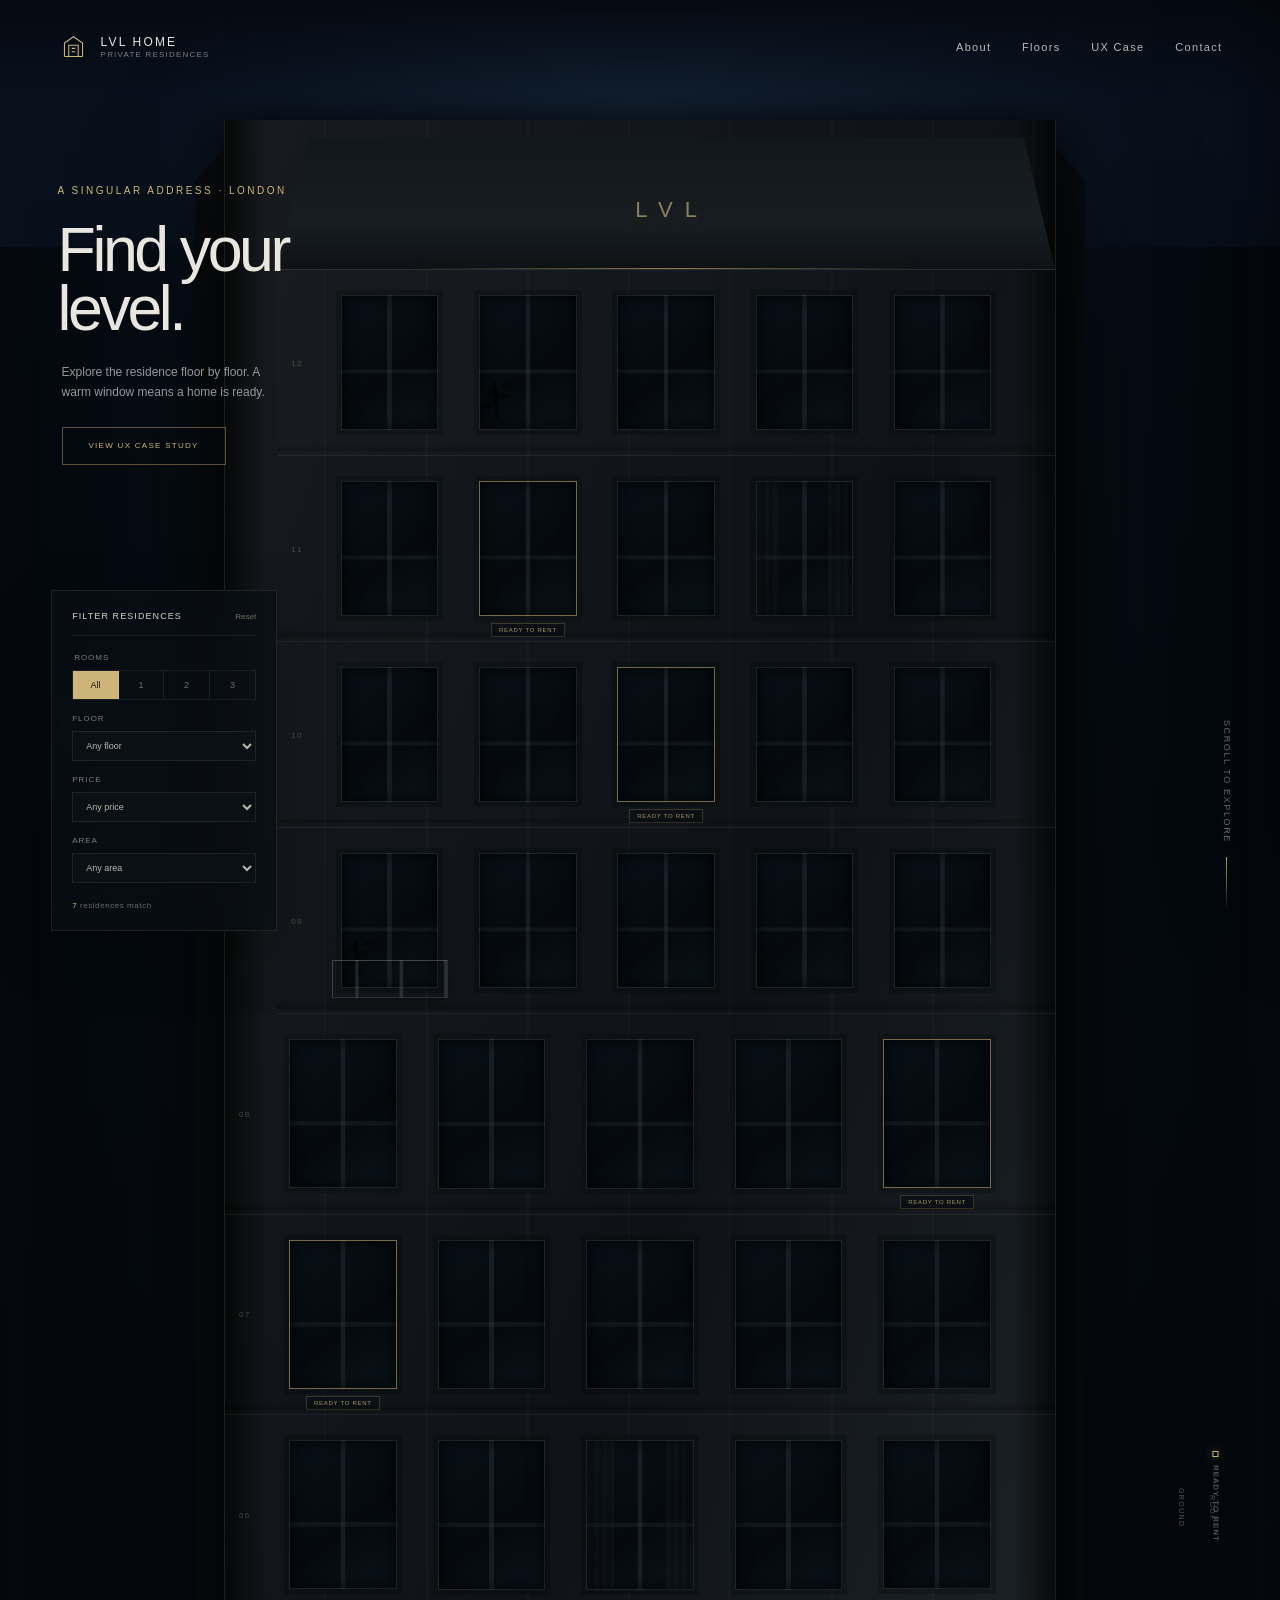
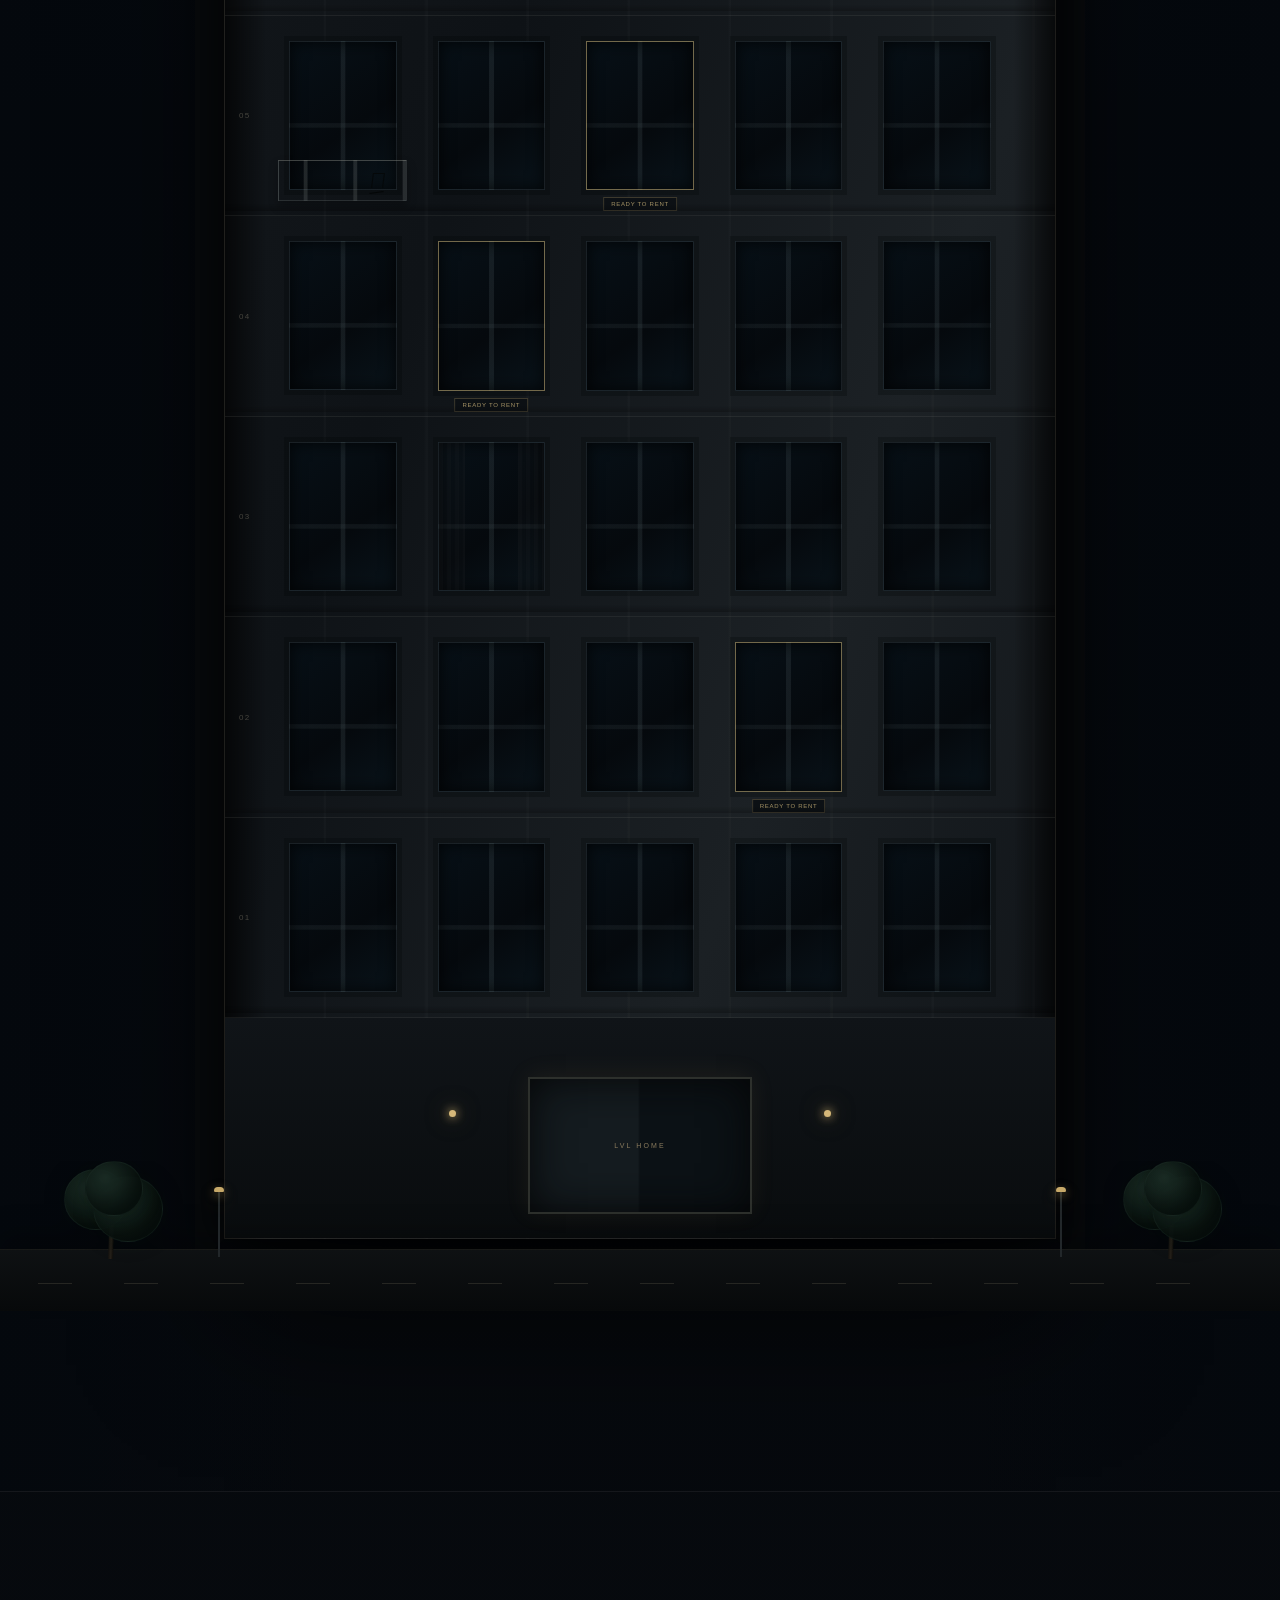
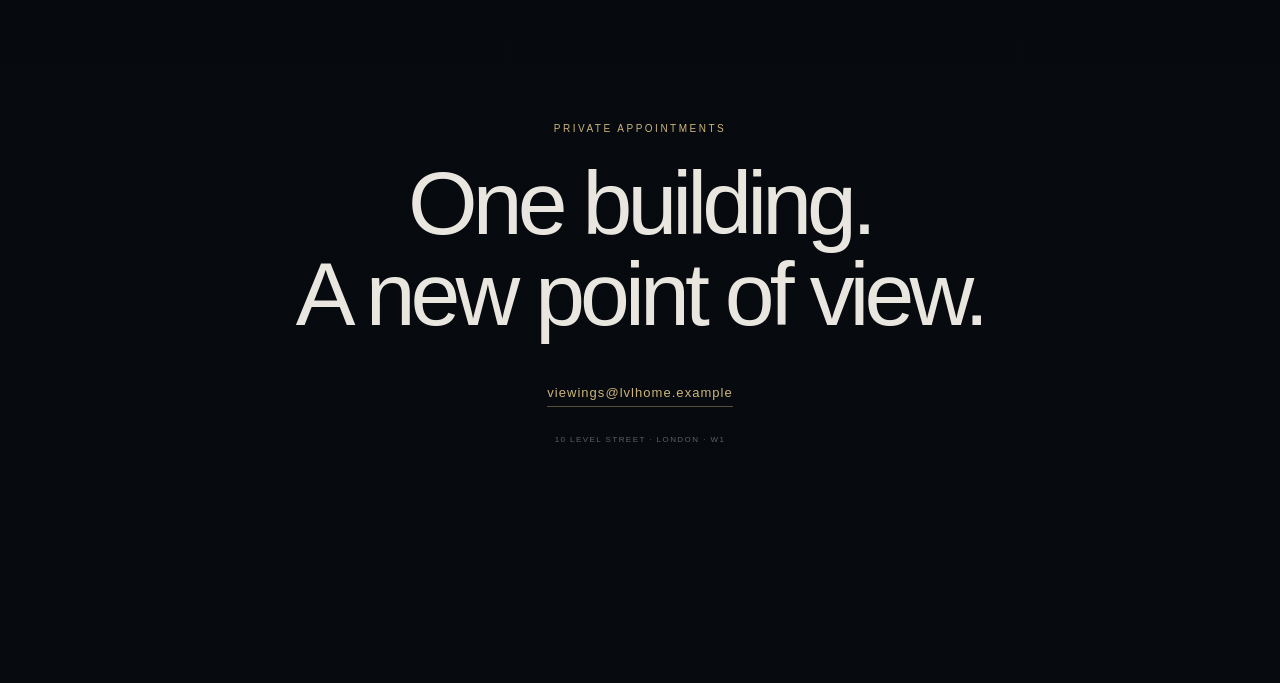
==== commit 5705d43d: "Add UX case study CTA on homepage" ====
--- a/index.html
+++ b/index.html
@@ -45,6 +45,7 @@
           <p class="eyebrow">A singular address · London</p>
           <h1 id="intro-title">Find your level.</h1>
           <p>Explore the residence floor by floor. A warm window means a home is ready.</p>
+          <a class="case-study-link" href="ux-case-study.html">View UX Case Study</a>
         </div>
         <div class="scroll-cue" aria-hidden="true">
           <span>Scroll to explore</span>
--- a/styles.css
+++ b/styles.css
@@ -99,7 +99,35 @@
 .eyebrow { margin: 0 0 24px; color: var(--gold); font-size: 10px; letter-spacing: .25em; text-transform: uppercase; }
 .intro h1, .closing h2 { margin: 0; font-family: 'Segoe UI', 'Helvetica Neue', Arial, sans-serif; font-weight: 300; letter-spacing: -.055em; }
 .intro h1 { font-size: clamp(48px, 4.9vw, 76px); line-height: .94; }
-.intro__copy > p:last-child { max-width: 230px; margin: 24px 0 0 4px; color: #92989d; font-size: 12px; line-height: 1.7; }
+.intro__copy > p:last-of-type { max-width: 230px; margin: 24px 0 0 4px; color: #92989d; font-size: 12px; line-height: 1.7; }
+.case-study-link {
+  display: inline-flex;
+  align-items: center;
+  justify-content: center;
+  min-width: 164px;
+  height: 38px;
+  margin: 24px 0 0 4px;
+  padding: 0 16px;
+  color: var(--gold);
+  border: 1px solid rgba(205,181,121,.42);
+  background: rgba(6, 11, 17, .38);
+  text-decoration: none;
+  font-size: 8px;
+  letter-spacing: .16em;
+  text-transform: uppercase;
+  transition: color .28s var(--ease), background .28s var(--ease), border-color .28s var(--ease), transform .28s var(--ease);
+}
+.case-study-link:hover,
+.case-study-link:focus-visible {
+  color: #17130c;
+  background: var(--gold);
+  border-color: var(--gold);
+  transform: translateY(-1px);
+}
+.case-study-link:focus-visible {
+  outline: 1px solid var(--gold-bright);
+  outline-offset: 4px;
+}
 .intro__index { position: absolute; left: clamp(28px, 4.5vw, 76px); top: 715px; color: #73787c; font-size: 9px; letter-spacing: .24em; writing-mode: vertical-rl; }
 .scroll-cue { position: absolute; right: clamp(28px, 4.5vw, 76px); top: 710px; display: flex; align-items: center; gap: 14px; color: #747a80; font-size: 9px; letter-spacing: .18em; text-transform: uppercase; transform: rotate(90deg) translateX(100%); transform-origin: right bottom; }
 .scroll-cue i { width: 54px; height: 1px; background: linear-gradient(90deg, var(--gold), transparent); }
